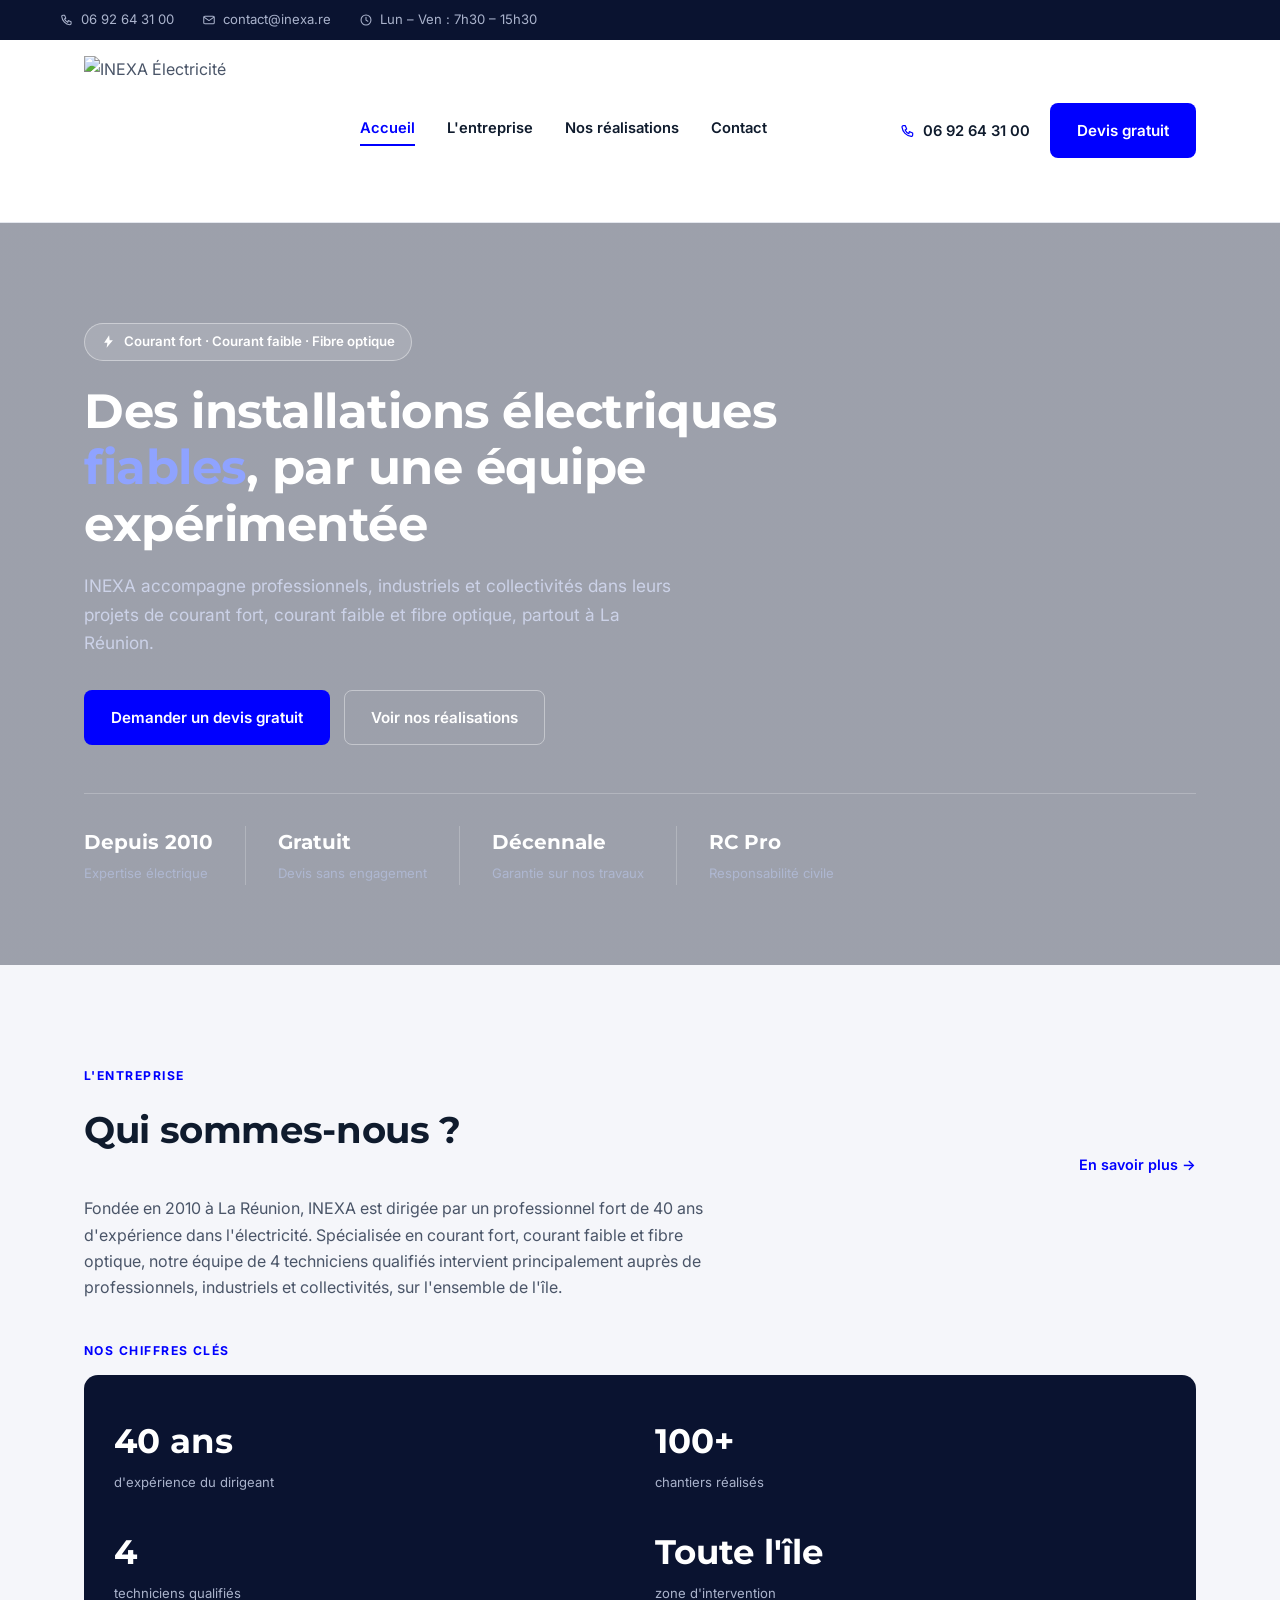
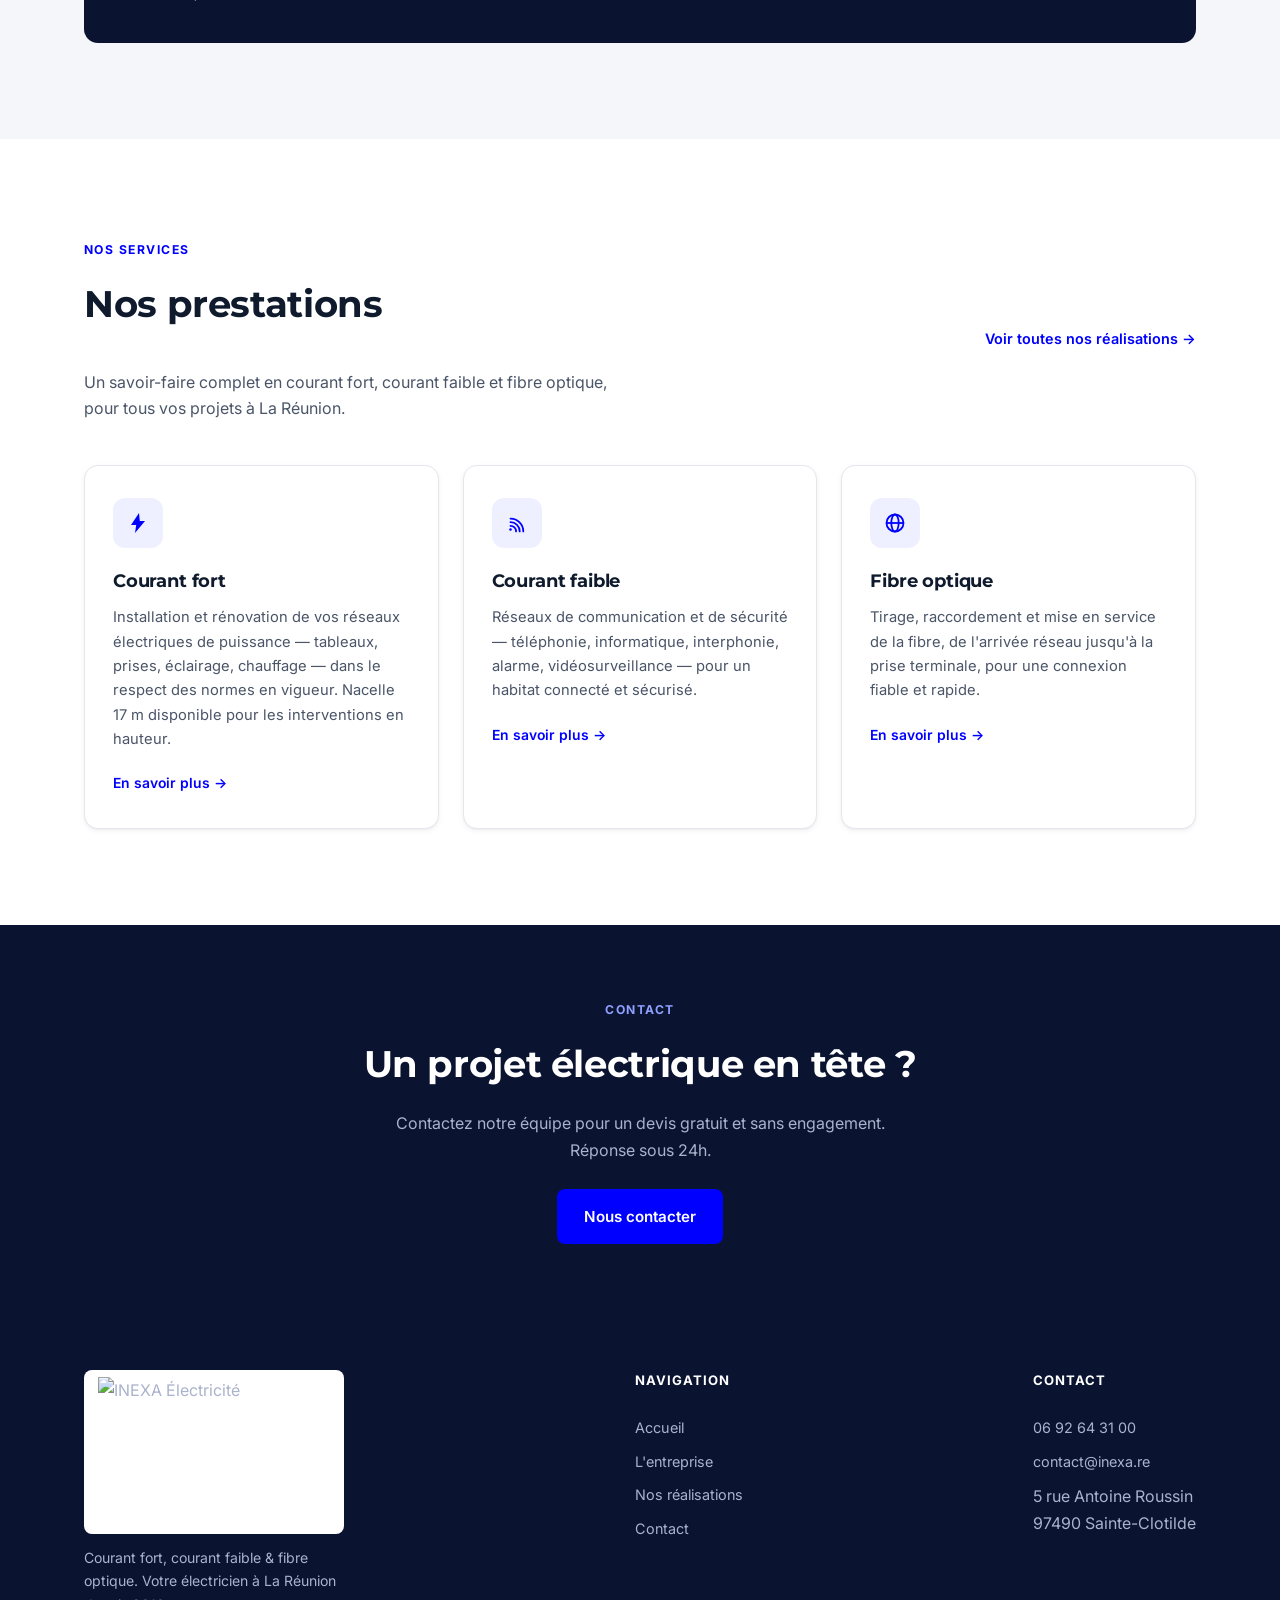
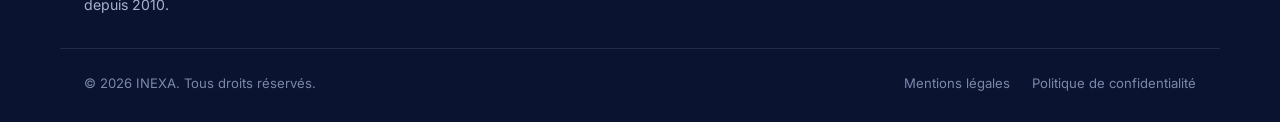
==== index.html @ 72cfff3a "Add files via upload" ====
<!DOCTYPE html>
<html lang="fr">
<head>
<meta charset="UTF-8">
<meta name="viewport" content="width=device-width, initial-scale=1.0">
<title>INEXA – Électricien professionnel à La Réunion</title>
<meta name="description" content="INEXA, entreprise d'électricité à La Réunion : courant fort, courant faible et fibre optique pour professionnels, industriels et collectivités, sur toute l'île.">
<meta name="theme-color" content="#0a1330">
<link rel="icon" type="image/png" href="favicon.png">
<link rel="preconnect" href="https://fonts.googleapis.com">
<link rel="preconnect" href="https://fonts.gstatic.com" crossorigin>
<link href="https://fonts.googleapis.com/css2?family=Montserrat:wght@600;700;800&family=Inter:wght@400;500;600;700&display=swap" rel="stylesheet">
<link rel="stylesheet" href="style.css">
</head>
<body>

<div class="util-bar">
  <div class="container util-bar-inner">
    <div class="util-item"><svg viewBox="0 0 24 24" fill="none" stroke="currentColor" stroke-width="1.8" stroke-linecap="round" stroke-linejoin="round"><path d="M5 4h3l2 5-2.3 1.4a11 11 0 0 0 5.6 5.6L14 13l5 2v3a2 2 0 0 1-2.2 2A15.7 15.7 0 0 1 3 6.2 2 2 0 0 1 5 4z"/></svg><a href="tel:+33692643100">06 92 64 31 00</a></div>
    <div class="util-item"><svg viewBox="0 0 24 24" fill="none" stroke="currentColor" stroke-width="1.8" stroke-linecap="round" stroke-linejoin="round"><rect x="3" y="5.5" width="18" height="13" rx="2"/><path d="M3.5 7l8.5 6 8.5-6"/></svg><a href="mailto:contact@inexa.re">contact@inexa.re</a></div>
    <div class="util-item util-hide-mobile"><svg viewBox="0 0 24 24" fill="none" stroke="currentColor" stroke-width="1.8" stroke-linecap="round" stroke-linejoin="round"><circle cx="12" cy="12" r="8.5"/><path d="M12 7.5v4.7l3.2 1.9"/></svg><span>Lun – Ven : 7h30 – 15h30</span></div>
  </div>
</div>

<header id="header">
  <div class="header-inner">
    <a href="index.html" class="logo"><img src="logo-inexa.png" alt="INEXA Électricité" class="logo-img"></a>
    <nav class="main-nav">
      <a href="index.html" class="active">Accueil</a>
      <a href="entreprise.html">L'entreprise</a>
      <a href="prestations.html">Nos réalisations</a>
      <a href="contact.html">Contact</a>
    </nav>
    <div class="header-actions">
      <a href="tel:+33692643100" class="phone-link"><svg viewBox="0 0 24 24" fill="none" stroke="currentColor" stroke-width="1.8" stroke-linecap="round" stroke-linejoin="round"><path d="M5 4h3l2 5-2.3 1.4a11 11 0 0 0 5.6 5.6L14 13l5 2v3a2 2 0 0 1-2.2 2A15.7 15.7 0 0 1 3 6.2 2 2 0 0 1 5 4z"/></svg>06 92 64 31 00</a>
      <a href="contact.html" class="btn btn-primary">Devis gratuit</a>
    </div>
    <button class="burger" id="burger" aria-label="Ouvrir le menu">☰</button>
  </div>
  <div class="mobile-menu" id="mobileMenu">
    <a href="index.html" class="active">Accueil</a>
    <a href="entreprise.html">L'entreprise</a>
    <a href="prestations.html">Nos réalisations</a>
    <a href="contact.html">Contact</a>
    <a href="tel:+33692643100">06 92 64 31 00</a>
  </div>
</header>

<main>

  <section class="hero">
    <div class="container">
      <span class="badge"><svg viewBox="0 0 24 24" fill="currentColor"><path d="M13 2 5 14h5.2l-1.2 8L19 10h-5.2L13 2z"/></svg>Courant fort · Courant faible · Fibre optique</span>
      <h1>Des installations électriques <span class="highlight">fiables</span>, par une équipe expérimentée</h1>
      <p class="hero-text">INEXA accompagne professionnels, industriels et collectivités dans leurs projets de courant fort, courant faible et fibre optique, partout à La Réunion.</p>
      <div class="hero-buttons">
        <a href="contact.html" class="btn btn-primary">Demander un devis gratuit</a>
        <a href="prestations.html" class="btn btn-secondary">Voir nos réalisations</a>
      </div>
      <div class="trust-strip">
        <div class="trust-item"><strong>Depuis 2010</strong><span>Expertise électrique</span></div>
        <div class="trust-item"><strong>Gratuit</strong><span>Devis sans engagement</span></div>
        <div class="trust-item"><strong>Décennale</strong><span>Garantie sur nos travaux</span></div>
        <div class="trust-item"><strong>RC Pro</strong><span>Responsabilité civile</span></div>
      </div>
    </div>
  </section>

  <section class="bg-mist">
    <div class="container">
      <div class="section-head-row">
        <div>
          <span class="eyebrow">L'entreprise</span>
          <h2>Qui sommes-nous ?</h2>
        </div>
        <a href="entreprise.html" class="link-arrow">En savoir plus →</a>
      </div>
      <p style="max-width:640px;">Fondée en 2010 à La Réunion, INEXA est dirigée par un professionnel fort de 40 ans d'expérience dans l'électricité. Spécialisée en courant fort, courant faible et fibre optique, notre équipe de 4 techniciens qualifiés intervient principalement auprès de professionnels, industriels et collectivités, sur l'ensemble de l'île.</p>
      <span class="eyebrow" style="display:block;margin-top:40px;">Nos chiffres clés</span>
      <div class="stats-card">
        <div class="stat-item"><span class="stat-number">40 ans</span><span class="stat-label">d'expérience du dirigeant</span></div>
        <div class="stat-item"><span class="stat-number">100+</span><span class="stat-label">chantiers réalisés</span></div>
        <div class="stat-item"><span class="stat-number">4</span><span class="stat-label">techniciens qualifiés</span></div>
        <div class="stat-item"><span class="stat-number">Toute l'île</span><span class="stat-label">zone d'intervention</span></div>
      </div>
    </div>
  </section>

  <section>
    <div class="container">
      <div class="section-head-row">
        <div>
          <span class="eyebrow">Nos services</span>
          <h2>Nos prestations</h2>
        </div>
        <a href="prestations.html" class="link-arrow">Voir toutes nos réalisations →</a>
      </div>
      <p style="max-width:560px;">Un savoir-faire complet en courant fort, courant faible et fibre optique, pour tous vos projets à La Réunion.</p>
      <div class="prestations-grid">
        <div class="prestation-card">
          <div class="icon-badge"><svg viewBox="0 0 24 24" fill="currentColor"><path d="M13 2 5 14h5.2l-1.2 8L19 10h-5.2L13 2z"/></svg></div>
          <h3>Courant fort</h3>
          <p>Installation et rénovation de vos réseaux électriques de puissance — tableaux, prises, éclairage, chauffage — dans le respect des normes en vigueur. Nacelle 17 m disponible pour les interventions en hauteur.</p>
          <a href="prestations.html">En savoir plus →</a>
        </div>
        <div class="prestation-card">
          <div class="icon-badge"><svg viewBox="0 0 24 24" fill="none" stroke="currentColor" stroke-width="1.8" stroke-linecap="round"><circle cx="5.5" cy="18.5" r="1.3" fill="currentColor" stroke="none"/><path d="M5.5 14.8a5.6 5.6 0 0 1 5.6 5.6M5.5 11.2a9.2 9.2 0 0 1 9.2 9.2M5.5 7.6a12.8 12.8 0 0 1 12.8 12.8"/></svg></div>
          <h3>Courant faible</h3>
          <p>Réseaux de communication et de sécurité — téléphonie, informatique, interphonie, alarme, vidéosurveillance — pour un habitat connecté et sécurisé.</p>
          <a href="prestations.html">En savoir plus →</a>
        </div>
        <div class="prestation-card">
          <div class="icon-badge"><svg viewBox="0 0 24 24" fill="none" stroke="currentColor" stroke-width="1.8"><circle cx="12" cy="12" r="8.5"/><ellipse cx="12" cy="12" rx="3.7" ry="8.5"/><path d="M3.7 12h16.6"/></svg></div>
          <h3>Fibre optique</h3>
          <p>Tirage, raccordement et mise en service de la fibre, de l'arrivée réseau jusqu'à la prise terminale, pour une connexion fiable et rapide.</p>
          <a href="prestations.html">En savoir plus →</a>
        </div>
      </div>
    </div>
  </section>

  <section class="cta-band">
    <div class="container">
      <span class="eyebrow">Contact</span>
      <h2>Un projet électrique en tête ?</h2>
      <p>Contactez notre équipe pour un devis gratuit et sans engagement. Réponse sous 24h.</p>
      <div class="cta-buttons">
        <a href="contact.html" class="btn btn-primary">Nous contacter</a>
      </div>
    </div>
  </section>

</main>

<footer>
  <div class="container footer-inner">
    <div class="footer-brand">
      <a href="index.html" class="logo logo-plate"><img src="logo-inexa.png" alt="INEXA Électricité" class="logo-img"></a>
      <p>Courant fort, courant faible &amp; fibre optique. Votre électricien à La Réunion depuis 2010.</p>
    </div>
    <div class="footer-links-col">
      <h5>Navigation</h5>
      <a href="index.html">Accueil</a>
      <a href="entreprise.html">L'entreprise</a>
      <a href="prestations.html">Nos réalisations</a>
      <a href="contact.html">Contact</a>
    </div>
    <div class="footer-links-col">
      <h5>Contact</h5>
      <a href="tel:+33692643100">06 92 64 31 00</a>
      <a href="mailto:contact@inexa.re">contact@inexa.re</a>
      <span>5 rue Antoine Roussin<br>97490 Sainte-Clotilde</span>
    </div>
  </div>
  <div class="container footer-bottom">
    <span>© 2026 INEXA. Tous droits réservés.</span>
    <div class="footer-bottom-links">
      <a href="#">Mentions légales</a>
      <a href="#">Politique de confidentialité</a>
    </div>
  </div>
</footer>

<script src="script.js"></script>
</body>
</html>
---- style.css ----
:root{
  --ink:#0f1b2d;
  --slate:#4a5568;
  --slate-soft:#7c8698;
  --blue:#0000ff;
  --blue-deep:#00009c;
  --blue-tint:#eef0ff;
  --paper:#ffffff;
  --mist:#f5f6fa;
  --line:#e4e7ee;
  --navy:#0a1330;
  --navy-soft:#16204a;
  --font-title:'Montserrat',sans-serif;
  --font-text:'Inter',sans-serif;
  --radius-sm:8px;
  --radius-md:14px;
  --shadow-card:0 2px 6px rgba(15,27,45,.05),0 1px 2px rgba(15,27,45,.04);
  --shadow-card-hover:0 18px 34px rgba(15,27,45,.12);
}

*{margin:0;padding:0;box-sizing:border-box;}
html{scroll-behavior:smooth;}
body{
  font-family:var(--font-text);
  background:var(--paper);
  color:var(--slate);
  line-height:1.65;
  overflow-x:hidden;
}

.container{max-width:1160px;margin:0 auto;padding:0 24px;}
section{padding:96px 0;}
.section-tight{padding-top:0;}
.bg-mist{background:var(--mist);}
.eyebrow{display:inline-block;color:var(--blue);font-weight:700;letter-spacing:.12em;text-transform:uppercase;font-size:.76rem;margin-bottom:14px;}
h1,h2,h3,h4{font-family:var(--font-title);font-weight:700;letter-spacing:-.01em;color:var(--ink);}
h2{font-size:clamp(1.7rem,3vw,2.3rem);margin-bottom:16px;}
p{color:var(--slate);}
a{color:inherit;}

.btn{display:inline-flex;align-items:center;justify-content:center;gap:8px;padding:14px 26px;border-radius:var(--radius-sm);font-weight:600;font-size:.95rem;text-decoration:none;cursor:pointer;border:1.5px solid transparent;transition:.2s ease;font-family:var(--font-text);}
.btn-primary{background:var(--blue);color:var(--white,#fff);}
.btn-primary:hover{background:var(--blue-deep);}
.btn-secondary{background:transparent;color:var(--ink);border-color:var(--line);}
.btn-secondary:hover{border-color:var(--blue);color:var(--blue);}

/* ---------- barre utilitaire ---------- */
.util-bar{background:var(--navy);color:#aab3cc;font-size:.82rem;}
.util-bar-inner{display:flex;align-items:center;gap:28px;padding:9px 0;flex-wrap:wrap;}
.util-item{display:flex;align-items:center;gap:7px;white-space:nowrap;}
.util-item svg{width:14px;height:14px;flex-shrink:0;}
.util-item a{color:#aab3cc;text-decoration:none;}
.util-item a:hover{color:#fff;}
.util-spacer{flex:1;}

/* ---------- en-tête ---------- */
header{position:sticky;top:0;left:0;right:0;z-index:1000;background:rgba(255,255,255,.100);backdrop-filter:blur(10px);border-bottom:1px solid var(--line);}
.header-inner{max-width:1160px;margin:0 auto;padding:16px 24px;display:flex;align-items:center;justify-content:space-between;gap:24px;}
.logo{display:flex;align-items:center;text-decoration:none;}
.logo-img{height:150px;width:auto;display:block;}
.logo-plate{background:#fff;border-radius:8px;padding:7px 14px;}
.logo-plate .logo-img{height:150px;}
nav.main-nav{display:flex;gap:32px;}
nav.main-nav a{color:var(--ink);text-decoration:none;font-weight:600;font-size:.92rem;transition:.2s;padding-bottom:4px;border-bottom:2px solid transparent;}
nav.main-nav a:hover{color:var(--blue);}
nav.main-nav a.active{color:var(--blue);border-bottom-color:var(--blue);}
.header-actions{display:flex;align-items:center;gap:20px;}
.phone-link{color:var(--ink);text-decoration:none;font-weight:600;font-size:.92rem;white-space:nowrap;display:flex;align-items:center;gap:7px;}
.phone-link svg{width:16px;height:16px;color:var(--blue);}
.burger{display:none;background:none;border:none;color:var(--ink);font-size:1.6rem;cursor:pointer;line-height:1;}
.mobile-menu{display:none;flex-direction:column;gap:2px;padding:8px 24px 20px;background:#fff;border-bottom:1px solid var(--line);}
.mobile-menu a{color:var(--ink);text-decoration:none;padding:12px 0;border-bottom:1px solid var(--line);font-weight:600;}
.mobile-menu a:last-child{border-bottom:none;}
.mobile-menu a.active{color:var(--blue);}
.mobile-menu.open{display:flex;}

/* ---------- hero ---------- */
.hero{
  padding:100px 0 80px;
  background:linear-gradient(rgba(9,18,45,.40),rgba(9,18,45,.40)),url('nacelle.jpg') center 55%/cover no-repeat;
}
.badge{display:inline-flex;align-items:center;gap:8px;background:var(--blue-tint);border:1px solid #d3d7ff;color:var(--blue-deep);padding:7px 16px;border-radius:100px;font-size:.83rem;font-weight:600;margin-bottom:22px;}
.badge svg{width:15px;height:15px;}
.hero .badge{background:rgba(255,255,255,.12);border-color:rgba(255,255,255,.4);color:#fff;}
.hero h1{font-size:clamp(2rem,4.2vw,3rem);line-height:1.18;max-width:760px;margin-bottom:20px;color:#fff;}
.hero h1 .highlight{color:#8fa3ff;}
.hero-text{font-size:1.08rem;max-width:600px;margin-bottom:32px;color:var(--slate);}
.hero .hero-text{color:#ccd2e8;}
.hero-buttons{display:flex;gap:14px;flex-wrap:wrap;margin-bottom:48px;}
.hero .btn-secondary{color:#fff;border-color:rgba(255,255,255,.4);}
.hero .btn-secondary:hover{border-color:#fff;background:rgba(255,255,255,.1);}

.trust-strip{display:flex;gap:0;flex-wrap:wrap;border-top:1px solid var(--line);padding-top:32px;}
.trust-item{padding:0 32px 0 0;margin-right:32px;border-right:1px solid var(--line);}
.trust-item:last-child{border-right:none;margin-right:0;padding-right:0;}
.trust-item strong{display:block;font-family:var(--font-title);font-size:1.25rem;color:var(--ink);}
.trust-item span{font-size:.82rem;color:var(--slate-soft);}
.hero .trust-strip{border-top-color:rgba(255,255,255,.22);}
.hero .trust-item{border-right-color:rgba(255,255,255,.22);}
.hero .trust-item strong{color:#fff;}
.hero .trust-item span{color:#aeb7d1;}

/* ---------- en-tête de page (pages secondaires) ---------- */
.page-header{padding:64px 0 56px;border-bottom:1px solid var(--line);}
.page-header h1{font-size:clamp(1.9rem,3.6vw,2.6rem);margin-bottom:14px;}
.page-header p{max-width:600px;font-size:1.02rem;}

.section-head-row{display:flex;justify-content:space-between;align-items:flex-end;flex-wrap:wrap;gap:16px;margin-bottom:18px;}
.link-arrow{color:var(--blue);text-decoration:none;font-weight:600;font-size:.9rem;white-space:nowrap;}
.link-arrow:hover{text-decoration:underline;}

.page-header-photo{
  background-image:linear-gradient(rgba(9,18,45,var(--header-photo-opacity, .74)),rgba(9,18,45,var(--header-photo-opacity, .74))), var(--header-photo);
  background-position:var(--header-photo-pos, center 45%);
  background-size:cover;
  background-repeat:no-repeat;
  border-bottom:none;
  padding:var(--header-photo-height, 60px) 0;
}
.page-header-photo .eyebrow{color:#8fa3ff;}
.page-header-photo h1{color:#fff;}
.page-header-photo p{color:#ccd2e8;}
.page-header-photo .realisation-intro span{background:rgba(255,255,255,.14);color:#fff;border:1px solid rgba(255,255,255,.3);}

/* ---------- icônes ---------- */
.icon-badge{width:50px;height:50px;flex-shrink:0;border-radius:12px;background:var(--blue-tint);display:flex;align-items:center;justify-content:center;color:var(--blue);}
.icon-badge svg{width:24px;height:24px;}

/* ---------- entreprise ---------- */
.entreprise-layout{display:grid;grid-template-columns:1.3fr 1fr;gap:56px;align-items:start;margin-top:44px;}
.valeurs-grid{display:grid;grid-template-columns:1fr 1fr;gap:24px;margin-top:32px;}
.valeur-item{display:flex;gap:16px;align-items:flex-start;}
.valeur-item h4{font-size:1rem;margin-bottom:4px;color:var(--ink);}
.valeur-item p{font-size:.9rem;color:var(--slate-soft);}

.stats-card{background:var(--navy);border-radius:var(--radius-md);padding:38px 30px;display:grid;grid-template-columns:1fr 1fr;gap:30px;}
.stat-item{text-align:left;}
.stat-number{display:block;font-family:var(--font-title);font-size:2.1rem;font-weight:700;color:#fff;}
.stat-label{font-size:.82rem;color:#aab3cc;margin-top:4px;display:block;}

/* ---------- prestations ---------- */
.prestations-grid{display:grid;grid-template-columns:repeat(3,1fr);gap:24px;margin-top:44px;}
.prestation-card{background:var(--paper);border:1px solid var(--line);border-radius:var(--radius-md);padding:32px 28px;transition:.25s ease;box-shadow:var(--shadow-card);}
.prestation-card:hover{transform:translateY(-4px);box-shadow:var(--shadow-card-hover);border-color:#d3d7ff;}
.prestation-card .icon-badge{margin-bottom:18px;}
.prestation-card h3{font-size:1.1rem;margin-bottom:10px;}
.prestation-card p{font-size:.92rem;margin-bottom:18px;}
.prestation-card a{color:var(--blue);text-decoration:none;font-weight:600;font-size:.87rem;}
.prestation-card a:hover{text-decoration:underline;}

/* ---------- contact ---------- */
.contact-layout{display:grid;grid-template-columns:.85fr 1.15fr;gap:44px;margin-top:44px;align-items:start;}
.contact-info-card{background:var(--navy);border-radius:var(--radius-md);padding:36px;}
.contact-info-item{display:flex;gap:16px;margin-bottom:26px;}
.contact-info-item:last-child{margin-bottom:0;}
.contact-info-item .icon-badge{background:rgba(255,255,255,.08);color:#fff;width:42px;height:42px;border-radius:10px;}
.contact-info-item .icon-badge svg{width:20px;height:20px;}
.contact-info-item h4{font-size:.92rem;margin-bottom:4px;color:#fff;}
.contact-info-item p{font-size:.9rem;color:#aab3cc;margin:0;}
.contact-info-item a{color:#aab3cc;text-decoration:none;}
.contact-info-item a:hover{color:#fff;text-decoration:underline;}

.contact-form{background:var(--paper);border:1px solid var(--line);border-radius:var(--radius-md);padding:38px;box-shadow:var(--shadow-card);}
.form-row{display:grid;grid-template-columns:1fr 1fr;gap:18px;margin-bottom:18px;}
.form-group{display:flex;flex-direction:column;gap:8px;margin-bottom:18px;}
.form-row .form-group{margin-bottom:0;}
.form-group label{font-size:.84rem;color:var(--ink);font-weight:600;}
.form-group input,.form-group select,.form-group textarea{background:var(--mist);border:1px solid var(--line);border-radius:var(--radius-sm);padding:12px 14px;color:var(--ink);font-family:var(--font-text);font-size:.95rem;outline:none;transition:.15s;}
.form-group input::placeholder,.form-group textarea::placeholder{color:var(--slate-soft);}
.form-group input:focus,.form-group select:focus,.form-group textarea:focus{border-color:var(--blue);background:#fff;}
.form-group textarea{resize:vertical;min-height:110px;font-family:var(--font-text);}
.form-success{display:none;align-items:center;gap:12px;background:#eafaf0;border:1px solid #b9ecc9;border-radius:var(--radius-sm);padding:22px;color:#1c7a3f;font-size:.95rem;}

/* ---------- bandeau d'appel à l'action ---------- */
.cta-band{padding:70px 0;background:var(--navy);text-align:center;}
.cta-band .eyebrow{color:#8fa0ff;}
.cta-band h2{color:#fff;}
.cta-band p{max-width:520px;margin:0 auto 26px;color:#aab3cc;}
.cta-buttons{display:flex;gap:14px;justify-content:center;flex-wrap:wrap;}
.cta-band .btn-secondary{color:#fff;border-color:rgba(255,255,255,.3);}
.cta-band .btn-secondary:hover{border-color:#fff;}

/* ---------- footer ---------- */
footer{background:var(--navy);padding:56px 0 28px;color:#aab3cc;}
.footer-inner{display:flex;justify-content:space-between;align-items:flex-start;flex-wrap:wrap;gap:32px;padding-bottom:32px;border-bottom:1px solid rgba(255,255,255,.1);}
.footer-brand p{margin-top:12px;font-size:.88rem;color:#aab3cc;max-width:260px;}
.footer-links-col h5{color:#fff;font-size:.82rem;text-transform:uppercase;letter-spacing:.08em;margin-bottom:14px;}
.footer-links-col{display:flex;flex-direction:column;gap:10px;}
.footer-links-col a{color:#aab3cc;text-decoration:none;font-size:.9rem;}
.footer-links-col a:hover{color:#fff;}
.footer-bottom{display:flex;justify-content:space-between;flex-wrap:wrap;gap:12px;margin-top:24px;font-size:.82rem;color:#7c88ab;}
.footer-bottom a{color:#7c88ab;text-decoration:none;}
.footer-bottom a:hover{color:#fff;}
.footer-bottom-links{display:flex;gap:22px;flex-wrap:wrap;}

/* ---------- réalisations ---------- */
.realisation-intro{display:flex;gap:12px;flex-wrap:wrap;margin-top:24px;}
.realisation-intro span{background:var(--blue-tint);color:var(--blue-deep);font-size:.82rem;font-weight:600;padding:8px 16px;border-radius:100px;}
.realisations-list{margin-top:20px;}
.realisation{padding:44px 0;border-bottom:1px solid var(--line);display:grid;grid-template-columns:.85fr 1.15fr;gap:40px;align-items:start;}
.realisation:first-child{padding-top:0;}
.realisation:last-child{border-bottom:none;}
.realisation-tag{display:inline-block;background:var(--blue-tint);color:var(--blue-deep);font-size:.72rem;font-weight:700;text-transform:uppercase;letter-spacing:.06em;padding:4px 10px;border-radius:100px;margin-bottom:12px;}
.realisation h3{font-size:1.35rem;margin-bottom:4px;}
.realisation-loc{color:var(--slate-soft);font-size:.88rem;display:block;margin-bottom:14px;}
.realisation-text p{font-size:.95rem;}
.realisation-gallery{display:grid;grid-template-columns:repeat(3,1fr);gap:10px;}
.gallery-thumb{border:none;padding:0;margin:0;cursor:pointer;border-radius:8px;overflow:hidden;aspect-ratio:4/3;background:var(--mist);display:block;width:100%;}
.gallery-thumb img{width:100%;height:100%;object-fit:cover;display:block;transition:.25s ease;}
.gallery-thumb:hover img{transform:scale(1.06);}

.lightbox{display:none;position:fixed;inset:0;background:rgba(6,10,24,.94);z-index:2000;align-items:center;justify-content:center;padding:32px;}
.lightbox.open{display:flex;}
.lightbox img{max-width:88vw;max-height:82vh;border-radius:6px;object-fit:contain;}
.lightbox-close{position:absolute;top:22px;right:26px;background:none;border:none;color:#fff;font-size:2rem;cursor:pointer;line-height:1;}
.lightbox-prev,.lightbox-next{position:absolute;top:50%;transform:translateY(-50%);background:rgba(255,255,255,.12);border:none;color:#fff;font-size:1.6rem;width:46px;height:46px;border-radius:50%;cursor:pointer;}
.lightbox-prev{left:18px;}
.lightbox-next{right:18px;}
.lightbox-prev:hover,.lightbox-next:hover{background:rgba(255,255,255,.25);}
.lightbox-count{position:absolute;bottom:24px;left:50%;transform:translateX(-50%);color:#aab3cc;font-size:.85rem;}

/* ---------- responsive ---------- */
@media(max-width:968px){
  nav.main-nav,.header-actions{display:none;}
  .burger{display:block;}
  .entreprise-layout,.contact-layout{grid-template-columns:1fr;}
  .prestations-grid{grid-template-columns:1fr 1fr;}
  .util-item.util-hide-mobile{display:none;}
  .realisation{grid-template-columns:1fr;gap:20px;}
}
@media(max-width:640px){
  section{padding:64px 0;}
  .prestations-grid,.valeurs-grid,.form-row{grid-template-columns:1fr;}
  .stats-card{grid-template-columns:1fr 1fr;padding:26px 22px;}
  .trust-strip{flex-direction:column;gap:16px;}
  .trust-item{border-right:none;margin-right:0;padding-right:0;border-bottom:1px solid var(--line);padding-bottom:16px;}
  .trust-item:last-child{border-bottom:none;padding-bottom:0;}
  .page-header{padding:44px 0 36px;}
  .footer-inner{flex-direction:column;}
  .realisation-gallery{grid-template-columns:repeat(2,1fr);}
}
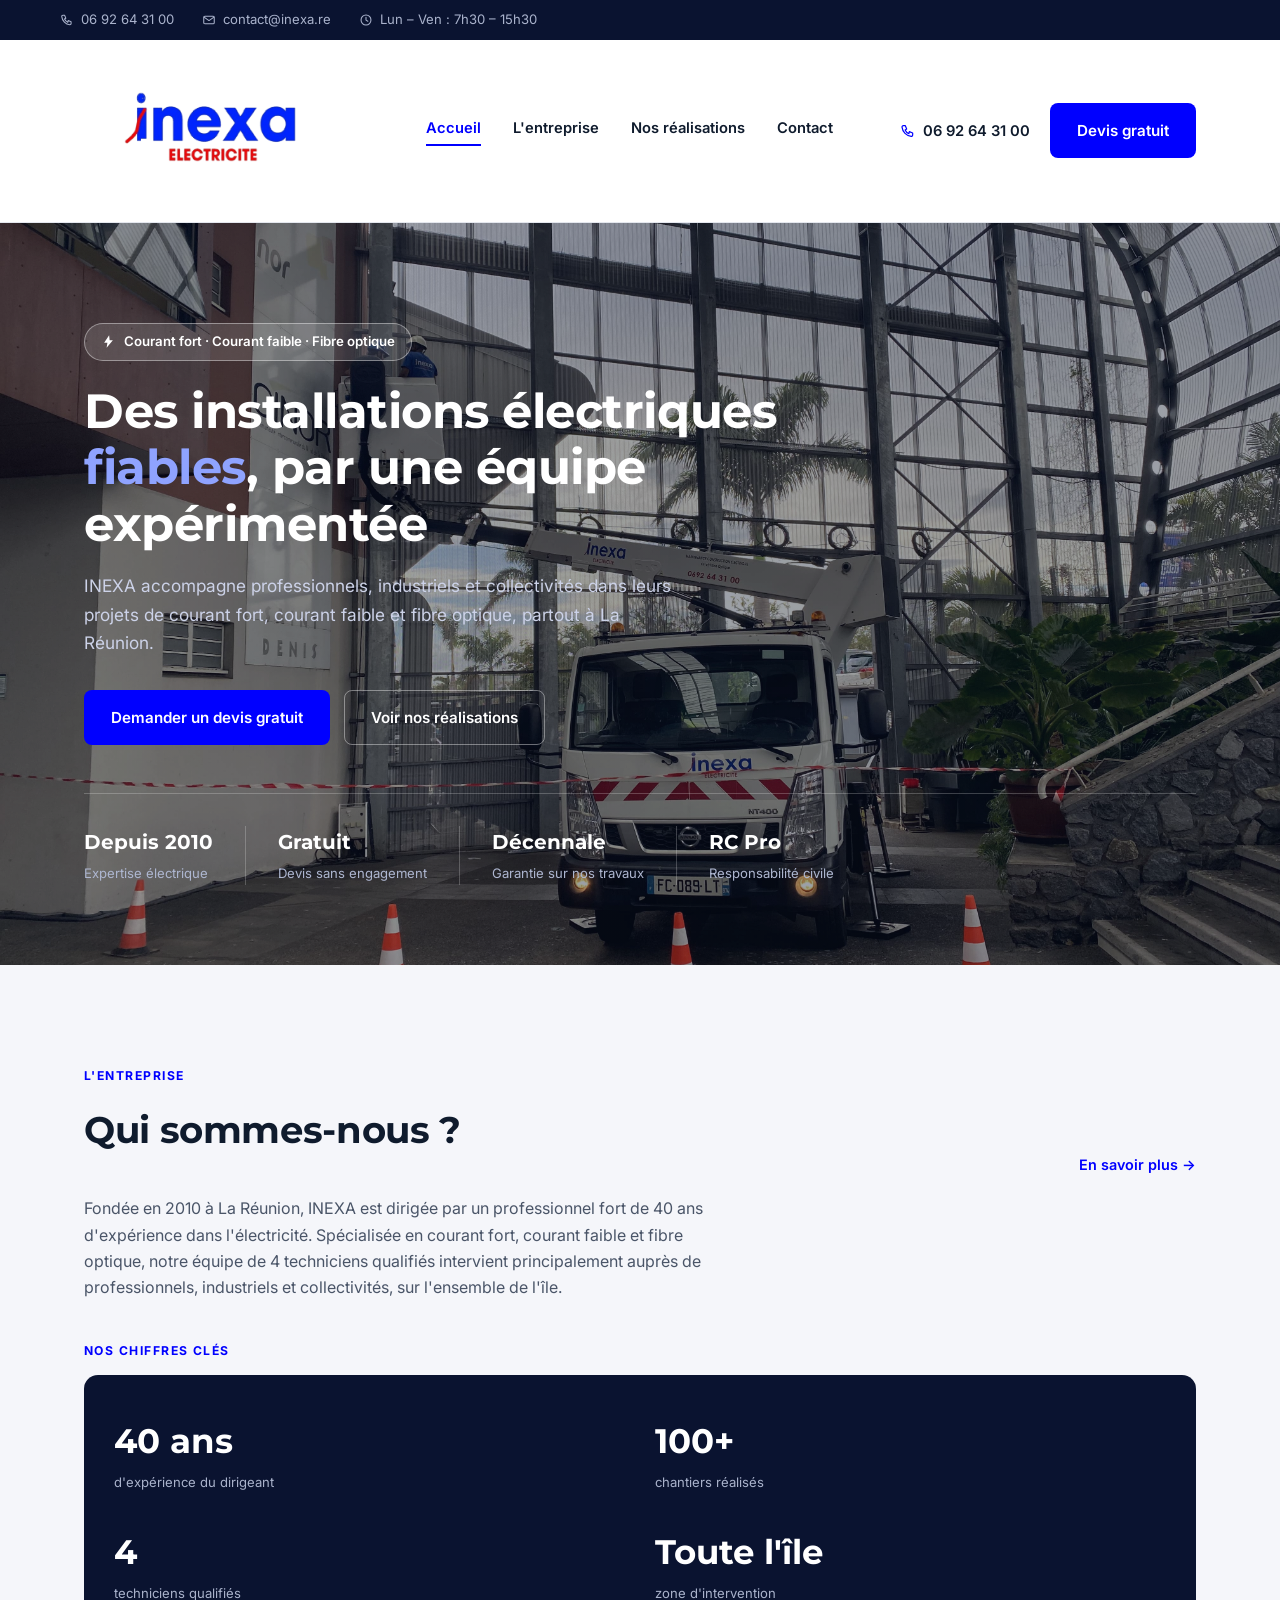
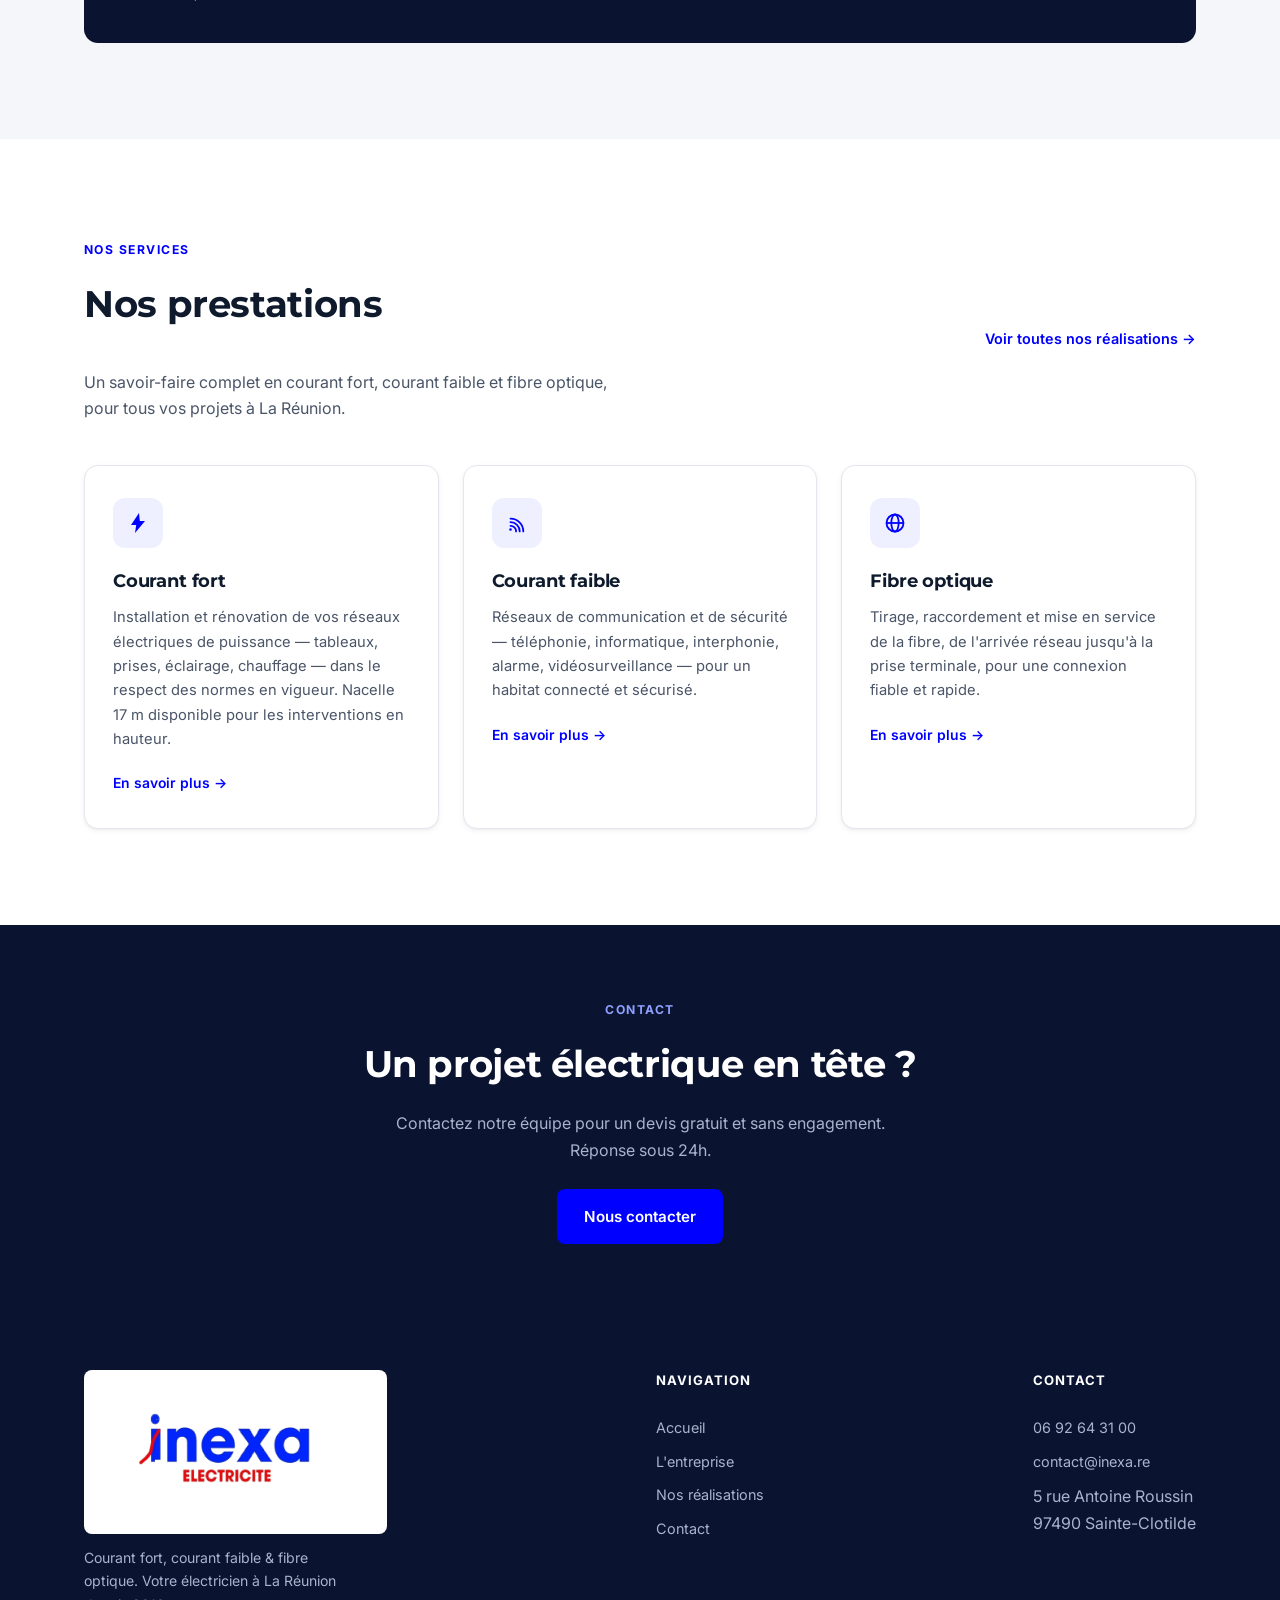
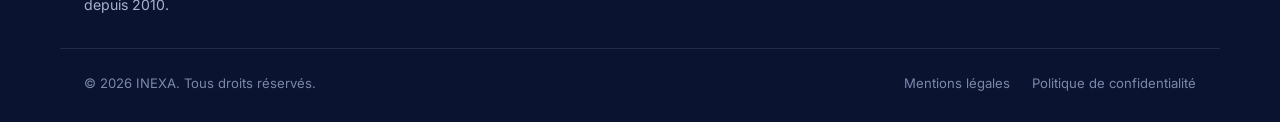
==== commit 898e514a: "Update index.html" ====
--- a/index.html
+++ b/index.html
@@ -16,7 +16,7 @@
 
 <div class="util-bar">
   <div class="container util-bar-inner">
-    <div class="util-item"><svg viewBox="0 0 24 24" fill="none" stroke="currentColor" stroke-width="1.8" stroke-linecap="round" stroke-linejoin="round"><path d="M5 4h3l2 5-2.3 1.4a11 11 0 0 0 5.6 5.6L14 13l5 2v3a2 2 0 0 1-2.2 2A15.7 15.7 0 0 1 3 6.2 2 2 0 0 1 5 4z"/></svg><a href="tel:+33692643100">06 92 64 31 00</a></div>
+    <div class="util-item"><svg viewBox="0 0 24 24" fill="none" stroke="currentColor" stroke-width="1.8" stroke-linecap="round" stroke-linejoin="round"><path d="M5 4h3l2 5-2.3 1.4a11 11 0 0 0 5.6 5.6L14 13l5 2v3a2 2 0 0 1-2.2 2A15.7 15.7 0 0 1 3 6.2 2 2 0 0 1 5 4z"/></svg><a href="tel:+262692643100">06 92 64 31 00</a></div>
     <div class="util-item"><svg viewBox="0 0 24 24" fill="none" stroke="currentColor" stroke-width="1.8" stroke-linecap="round" stroke-linejoin="round"><rect x="3" y="5.5" width="18" height="13" rx="2"/><path d="M3.5 7l8.5 6 8.5-6"/></svg><a href="mailto:contact@inexa.re">contact@inexa.re</a></div>
     <div class="util-item util-hide-mobile"><svg viewBox="0 0 24 24" fill="none" stroke="currentColor" stroke-width="1.8" stroke-linecap="round" stroke-linejoin="round"><circle cx="12" cy="12" r="8.5"/><path d="M12 7.5v4.7l3.2 1.9"/></svg><span>Lun – Ven : 7h30 – 15h30</span></div>
   </div>
@@ -32,7 +32,7 @@
       <a href="contact.html">Contact</a>
     </nav>
     <div class="header-actions">
-      <a href="tel:+33692643100" class="phone-link"><svg viewBox="0 0 24 24" fill="none" stroke="currentColor" stroke-width="1.8" stroke-linecap="round" stroke-linejoin="round"><path d="M5 4h3l2 5-2.3 1.4a11 11 0 0 0 5.6 5.6L14 13l5 2v3a2 2 0 0 1-2.2 2A15.7 15.7 0 0 1 3 6.2 2 2 0 0 1 5 4z"/></svg>06 92 64 31 00</a>
+      <a href="tel:+262692643100" class="phone-link"><svg viewBox="0 0 24 24" fill="none" stroke="currentColor" stroke-width="1.8" stroke-linecap="round" stroke-linejoin="round"><path d="M5 4h3l2 5-2.3 1.4a11 11 0 0 0 5.6 5.6L14 13l5 2v3a2 2 0 0 1-2.2 2A15.7 15.7 0 0 1 3 6.2 2 2 0 0 1 5 4z"/></svg>06 92 64 31 00</a>
       <a href="contact.html" class="btn btn-primary">Devis gratuit</a>
     </div>
     <button class="burger" id="burger" aria-label="Ouvrir le menu">☰</button>
@@ -42,7 +42,7 @@
     <a href="entreprise.html">L'entreprise</a>
     <a href="prestations.html">Nos réalisations</a>
     <a href="contact.html">Contact</a>
-    <a href="tel:+33692643100">06 92 64 31 00</a>
+    <a href="tel:+262692643100">06 92 64 31 00</a>
   </div>
 </header>
 
@@ -147,7 +147,7 @@
     </div>
     <div class="footer-links-col">
       <h5>Contact</h5>
-      <a href="tel:+33692643100">06 92 64 31 00</a>
+      <a href="tel:+262692643100">06 92 64 31 00</a>
       <a href="mailto:contact@inexa.re">contact@inexa.re</a>
       <span>5 rue Antoine Roussin<br>97490 Sainte-Clotilde</span>
     </div>
